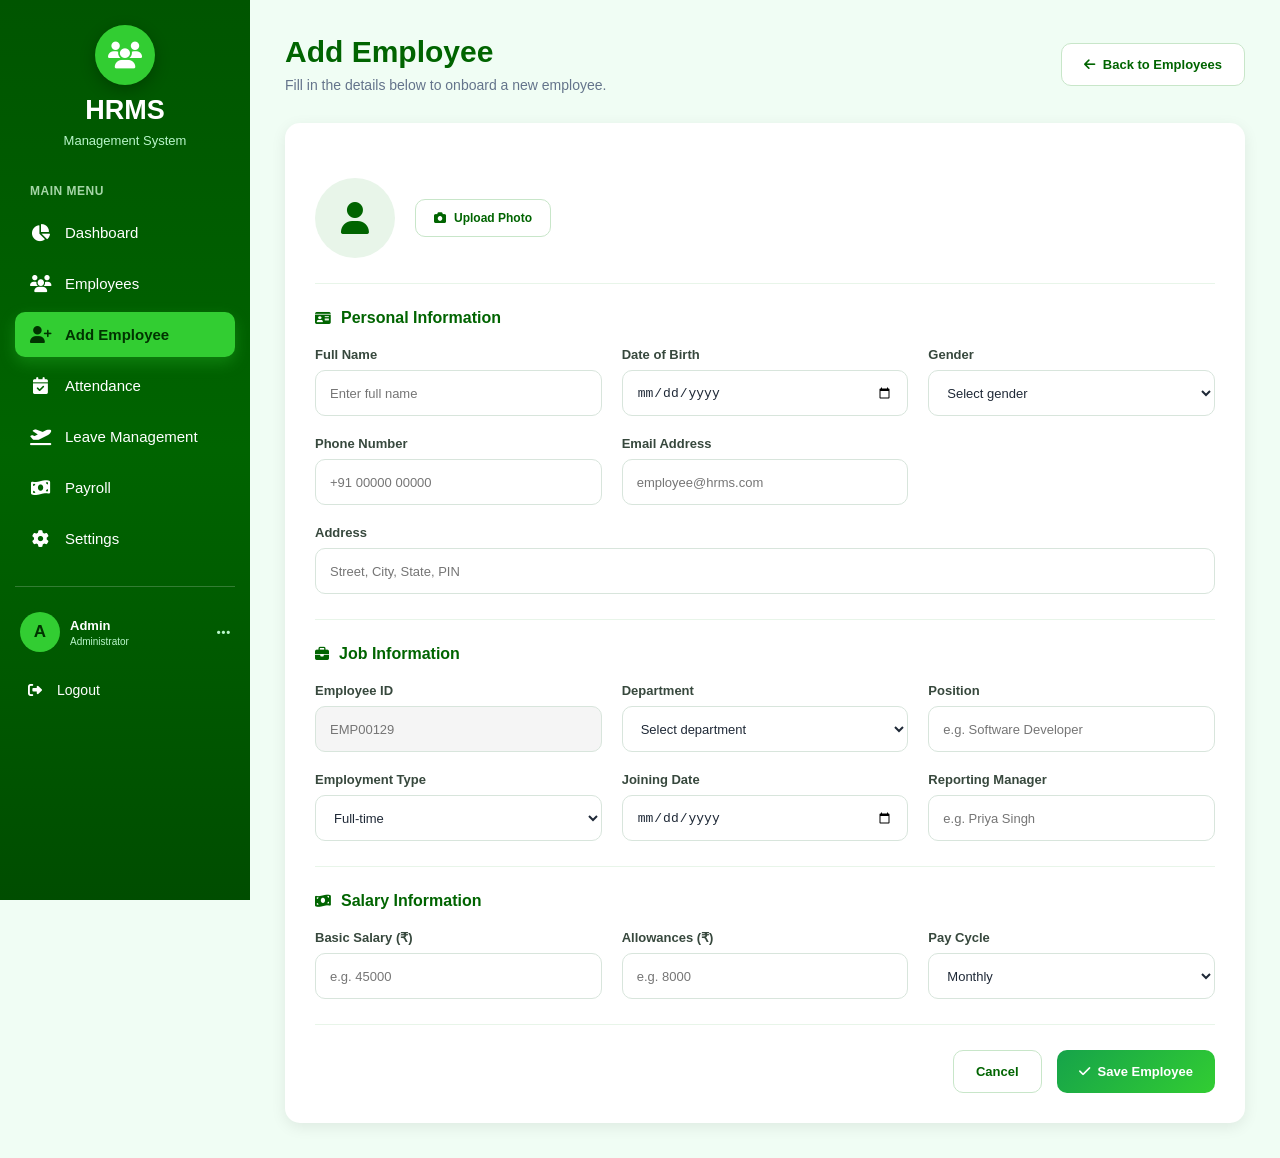
==== add-employee/index.html @ 686c5c46 "Add employee onboarding form matching dashboard theme Sectioned form (photo, personal, job, salary i" ====
<!DOCTYPE html>
<html lang="en">

<head>
    <meta charset="UTF-8">

    <meta name="viewport" content="width=device-width, initial-scale=1.0">

    <title>Add Employee - HRMS</title>

    <!-- Font Awesome Icons -->
    <link
        rel="stylesheet"
        href="https://cdnjs.cloudflare.com/ajax/libs/font-awesome/6.5.2/css/all.min.css"
    >

    <!-- CSS -->
    <link rel="stylesheet" href="style.css">
</head>

<body>

    <!-- ======================================
         SIDEBAR
    ======================================= -->

    <aside class="sidebar">

        <div class="logo">

            <div class="logo-icon">
                <i class="fas fa-users"></i>
            </div>

            <h2>HRMS</h2>

            <span>Management System</span>

        </div>


        <div class="menu-title">
            MAIN MENU
        </div>


        <nav>

            <a href="../dashboard/index.html" class="menu-link">
                <i class="fas fa-chart-pie"></i>
                <span>Dashboard</span>
            </a>

            <a href="../employees/index.html" class="menu-link">
                <i class="fas fa-users"></i>
                <span>Employees</span>
            </a>

            <a href="index.html" class="menu-link active">
                <i class="fas fa-user-plus"></i>
                <span>Add Employee</span>
            </a>

            <a href="../attendance/index.html" class="menu-link">
                <i class="fas fa-calendar-check"></i>
                <span>Attendance</span>
            </a>

            <a href="../leave-management/index.html" class="menu-link">
                <i class="fas fa-plane-departure"></i>
                <span>Leave Management</span>
            </a>

            <a href="../payroll/index.html" class="menu-link">
                <i class="fas fa-money-bill-wave"></i>
                <span>Payroll</span>
            </a>

            <a href="../settings/index.html" class="menu-link">
                <i class="fas fa-cog"></i>
                <span>Settings</span>
            </a>

        </nav>


        <div class="sidebar-bottom">

            <div class="admin-profile">

                <div class="avatar">
                    A
                </div>

                <div class="admin-info">
                    <strong>Admin</strong>
                    <small>Administrator</small>
                </div>

                <i class="fas fa-ellipsis-h"></i>

            </div>


            <a href="../login%20page/index.html" class="logout">
                <i class="fas fa-sign-out-alt"></i>
                <span>Logout</span>
            </a>

        </div>

    </aside>



    <!-- ======================================
         MAIN CONTENT
    ======================================= -->

    <main class="main">


        <header class="topbar">

            <div class="welcome">

                <h1>Add Employee</h1>

                <p>
                    Fill in the details below to onboard a new employee.
                </p>

            </div>


            <div class="top-actions">

                <a href="../employees/index.html" class="btn-secondary">
                    <i class="fas fa-arrow-left"></i>
                    Back to Employees
                </a>

            </div>

        </header>



        <!-- ======================================
             FORM
        ======================================= -->

        <form class="form-card">


            <!-- PHOTO -->

            <div class="form-section">

                <div class="photo-upload">

                    <div class="photo-circle">
                        <i class="fas fa-user"></i>
                    </div>

                    <label class="upload-btn">
                        <i class="fas fa-camera"></i>
                        Upload Photo
                        <input type="file" hidden>
                    </label>

                </div>

            </div>


            <!-- PERSONAL INFO -->

            <div class="form-section">

                <h2><i class="fas fa-id-card"></i> Personal Information</h2>

                <div class="form-grid">

                    <div class="form-group">
                        <label>Full Name</label>
                        <input type="text" placeholder="Enter full name">
                    </div>

                    <div class="form-group">
                        <label>Date of Birth</label>
                        <input type="date">
                    </div>

                    <div class="form-group">
                        <label>Gender</label>
                        <select>
                            <option>Select gender</option>
                            <option>Male</option>
                            <option>Female</option>
                            <option>Other</option>
                        </select>
                    </div>

                    <div class="form-group">
                        <label>Phone Number</label>
                        <input type="tel" placeholder="+91 00000 00000">
                    </div>

                    <div class="form-group">
                        <label>Email Address</label>
                        <input type="email" placeholder="employee@hrms.com">
                    </div>

                    <div class="form-group full-width">
                        <label>Address</label>
                        <input type="text" placeholder="Street, City, State, PIN">
                    </div>

                </div>

            </div>


            <!-- JOB INFO -->

            <div class="form-section">

                <h2><i class="fas fa-briefcase"></i> Job Information</h2>

                <div class="form-grid">

                    <div class="form-group">
                        <label>Employee ID</label>
                        <input type="text" placeholder="EMP00129" disabled>
                    </div>

                    <div class="form-group">
                        <label>Department</label>
                        <select>
                            <option>Select department</option>
                            <option>Technology</option>
                            <option>Human Resources</option>
                            <option>Finance</option>
                            <option>Marketing</option>
                            <option>Operations</option>
                        </select>
                    </div>

                    <div class="form-group">
                        <label>Position</label>
                        <input type="text" placeholder="e.g. Software Developer">
                    </div>

                    <div class="form-group">
                        <label>Employment Type</label>
                        <select>
                            <option>Full-time</option>
                            <option>Part-time</option>
                            <option>Contract</option>
                            <option>Intern</option>
                        </select>
                    </div>

                    <div class="form-group">
                        <label>Joining Date</label>
                        <input type="date">
                    </div>

                    <div class="form-group">
                        <label>Reporting Manager</label>
                        <input type="text" placeholder="e.g. Priya Singh">
                    </div>

                </div>

            </div>


            <!-- SALARY INFO -->

            <div class="form-section">

                <h2><i class="fas fa-money-bill-wave"></i> Salary Information</h2>

                <div class="form-grid">

                    <div class="form-group">
                        <label>Basic Salary (₹)</label>
                        <input type="number" placeholder="e.g. 45000">
                    </div>

                    <div class="form-group">
                        <label>Allowances (₹)</label>
                        <input type="number" placeholder="e.g. 8000">
                    </div>

                    <div class="form-group">
                        <label>Pay Cycle</label>
                        <select>
                            <option>Monthly</option>
                            <option>Bi-weekly</option>
                            <option>Weekly</option>
                        </select>
                    </div>

                </div>

            </div>


            <!-- ACTIONS -->

            <div class="form-actions">

                <button type="reset" class="btn-secondary">Cancel</button>

                <button type="submit" class="btn-primary">
                    <i class="fas fa-check"></i>
                    Save Employee
                </button>

            </div>

        </form>


    </main>

</body>

</html>
---- add-employee/style.css ----
/* =========================================
   RESET
========================================= */

* {
    margin: 0;
    padding: 0;
    box-sizing: border-box;
}


:root {
    --dark-green: #006400;
    --green: #16a34a;
    --bright-green: #32cd32;
    --light-green: #e8f5e9;
    --background: #f0fdf4;

    --white: #ffffff;
    --dark: #1f2937;
    --gray: #64748b;

    --red: #ef4444;
    --yellow: #f59e0b;
}


body {
    font-family: Arial, Helvetica, sans-serif;

    background: var(--background);

    color: var(--dark);

    min-height: 100vh;
}


/* =========================================
   SIDEBAR
========================================= */

.sidebar {

    position: fixed;

    top: 0;
    left: 0;

    width: 250px;

    height: 100vh;

    padding: 25px 15px;

    background: linear-gradient(
        180deg,
        #005500,
        #006400,
        #004d00
    );

    color: white;

    display: flex;

    flex-direction: column;

    overflow-y: auto;

    z-index: 1000;
}


.sidebar::-webkit-scrollbar {
    width: 5px;
}

.sidebar::-webkit-scrollbar-track {
    background: #004d00;
}

.sidebar::-webkit-scrollbar-thumb {
    background: #32cd32;

    border-radius: 10px;
}


/* LOGO */

.logo {

    text-align: center;

    margin-bottom: 35px;

    flex-shrink: 0;
}


.logo-icon {

    width: 60px;
    height: 60px;

    margin: 0 auto 10px;

    border-radius: 50%;

    background: #32cd32;

    display: flex;

    align-items: center;

    justify-content: center;

    font-size: 27px;

    color: white;

    box-shadow:
        0 5px 15px rgba(0,0,0,0.25);
}


.logo h2 {

    font-size: 27px;

    color: white;

    margin-bottom: 5px;
}


.logo span {

    color: #b9f6ca;

    font-size: 13px;
}


/* MENU TITLE */

.menu-title {

    color: #a5d6a7;

    font-size: 12px;

    font-weight: bold;

    letter-spacing: 0.5px;

    margin: 0 15px 12px;
}


/* NAVIGATION */

.sidebar nav {

    display: flex;

    flex-direction: column;

    gap: 6px;
}


.menu-link {

    display: flex;

    align-items: center;

    gap: 15px;

    padding: 14px 15px;

    color: white;

    text-decoration: none;

    border-radius: 10px;

    font-size: 15px;

    transition: all 0.25s ease;

    flex-shrink: 0;
}


.menu-link i {

    width: 20px;

    text-align: center;

    font-size: 17px;
}


.menu-link:hover {

    background: rgba(255,255,255,0.12);

    transform: translateX(3px);
}


.menu-link.active {

    background: #32cd32;

    color: #003300;

    font-weight: bold;

    box-shadow:
        0 6px 15px rgba(50,205,50,0.3);
}


/* SIDEBAR BOTTOM */

.sidebar-bottom {

    position: static;

    margin-top: 25px;

    padding-top: 15px;

    border-top:
        1px solid rgba(255,255,255,0.2);

    flex-shrink: 0;
}


.admin-profile {

    display: flex;

    align-items: center;

    gap: 10px;

    padding: 10px 5px;

    margin-bottom: 8px;
}


.avatar {

    width: 40px;
    height: 40px;

    min-width: 40px;

    border-radius: 50%;

    background: #32cd32;

    display: flex;

    align-items: center;

    justify-content: center;

    color: #003300;

    font-size: 17px;

    font-weight: bold;
}


.admin-info {

    flex: 1;
}


.admin-profile strong {

    display: block;

    color: white;

    font-size: 13px;
}


.admin-profile small {

    display: block;

    color: #b9f6ca;

    font-size: 10px;

    margin-top: 3px;
}


.admin-profile > i {

    color: #b9f6ca;

    font-size: 15px;
}


.logout {

    display: flex;

    align-items: center;

    gap: 12px;

    padding: 12px 10px;

    border-radius: 8px;

    color: white;

    text-decoration: none;

    font-size: 14px;

    transition: 0.25s;
}


.logout i {

    width: 20px;

    text-align: center;
}


.logout:hover {

    background: #b91c1c;

    color: white;
}


/* =========================================
   MAIN
========================================= */

.main {

    margin-left: 250px;

    padding: 35px;

    min-height: 100vh;
}


/* =========================================
   TOP BAR
========================================= */

.topbar {

    display: flex;

    align-items: center;

    justify-content: space-between;

    margin-bottom: 30px;
}


.welcome h1 {

    color: var(--dark-green);

    font-size: 30px;

    margin-bottom: 8px;
}


.welcome p {

    color: var(--gray);

    font-size: 14px;
}


.top-actions {

    display: flex;

    align-items: center;

    gap: 15px;
}


/* =========================================
   BUTTONS
========================================= */

.btn-primary {

    display: flex;

    align-items: center;

    gap: 8px;

    padding: 13px 22px;

    border: none;

    border-radius: 10px;

    background: linear-gradient(135deg, #16a34a, #32cd32);

    color: white;

    font-size: 13px;

    font-weight: bold;

    text-decoration: none;

    cursor: pointer;

    transition: 0.3s;
}


.btn-primary:hover {

    transform: translateY(-2px);

    box-shadow: 0 8px 20px rgba(22, 163, 74, 0.3);
}


.btn-secondary {

    display: flex;

    align-items: center;

    gap: 8px;

    padding: 13px 22px;

    border: 1px solid #c8e6c9;

    border-radius: 10px;

    background: white;

    color: var(--dark-green);

    font-size: 13px;

    font-weight: bold;

    text-decoration: none;

    cursor: pointer;

    transition: 0.25s;
}


.btn-secondary:hover {

    background: var(--light-green);
}


/* =========================================
   FORM CARD
========================================= */

.form-card {

    background: white;

    border-radius: 15px;

    padding: 10px 30px 30px;

    box-shadow:
        0 4px 15px rgba(0,0,0,0.08);
}


.form-section {

    padding: 25px 0;

    border-bottom: 1px solid var(--light-green);
}


.form-section:last-of-type {

    border-bottom: none;
}


.form-section h2 {

    display: flex;

    align-items: center;

    gap: 10px;

    color: var(--dark-green);

    font-size: 16px;

    margin-bottom: 20px;
}


.form-section h2 i {

    font-size: 14px;
}


/* PHOTO UPLOAD */

.photo-upload {

    display: flex;

    align-items: center;

    gap: 20px;

    padding-top: 20px;
}


.photo-circle {

    width: 80px;
    height: 80px;

    border-radius: 50%;

    background: var(--light-green);

    color: var(--dark-green);

    display: flex;

    align-items: center;

    justify-content: center;

    font-size: 32px;
}


.upload-btn {

    display: flex;

    align-items: center;

    gap: 8px;

    padding: 11px 18px;

    border: 1px solid #c8e6c9;

    border-radius: 10px;

    color: var(--dark-green);

    font-size: 12px;

    font-weight: bold;

    cursor: pointer;

    transition: 0.25s;
}


.upload-btn:hover {

    background: var(--light-green);
}


/* FORM GRID */

.form-grid {

    display: grid;

    grid-template-columns: repeat(3, 1fr);

    gap: 20px;
}


.form-group {

    display: flex;

    flex-direction: column;

    gap: 8px;
}


.form-group.full-width {

    grid-column: 1 / -1;
}


.form-group label {

    color: #37483d;

    font-size: 13px;

    font-weight: 600;
}


.form-group input,
.form-group select {

    height: 46px;

    padding: 0 14px;

    border: 1px solid #d8e5dc;

    border-radius: 10px;

    font-size: 13px;

    outline: none;

    transition: 0.25s;

    color: var(--dark);

    background: white;
}


.form-group input:focus,
.form-group select:focus {

    border-color: var(--green);

    box-shadow: 0 0 0 3px rgba(34, 166, 83, 0.1);
}


.form-group input:disabled {

    background: #f5f5f5;

    color: #999;
}


/* FORM ACTIONS */

.form-actions {

    display: flex;

    justify-content: flex-end;

    gap: 15px;

    padding-top: 25px;
}


/* =========================================
   TABLET
========================================= */

@media (max-width: 1200px) {

    .form-grid {

        grid-template-columns: repeat(2, 1fr);
    }
}


/* =========================================
   SMALL SCREEN
========================================= */

@media (max-width: 800px) {

    .sidebar {

        width: 75px;

        padding:
            20px 10px;
    }


    .logo h2,
    .logo span,
    .menu-title,
    .menu-link span,
    .admin-profile,
    .logout span {

        display: none;
    }


    .logo {

        margin-bottom: 25px;
    }


    .logo-icon {

        width: 45px;
        height: 45px;

        font-size: 19px;
    }


    .menu-link {

        justify-content: center;

        padding:
            14px 5px;
    }


    .menu-link i {

        font-size: 18px;
    }


    .sidebar-bottom {

        display: none;
    }


    .main {

        margin-left: 75px;

        padding: 25px 20px;
    }
}


/* =========================================
   MOBILE
========================================= */

@media (max-width: 600px) {

    .sidebar {

        width: 65px;
    }


    .main {

        margin-left: 65px;

        padding: 20px 15px;
    }


    .topbar {

        flex-direction: column;

        align-items: flex-start;

        gap: 15px;
    }


    .form-grid {

        grid-template-columns: 1fr;
    }


    .form-card {

        padding: 10px 20px 25px;
    }


    .form-actions {

        flex-direction: column-reverse;
    }


    .form-actions button {

        width: 100%;

        justify-content: center;
    }
}
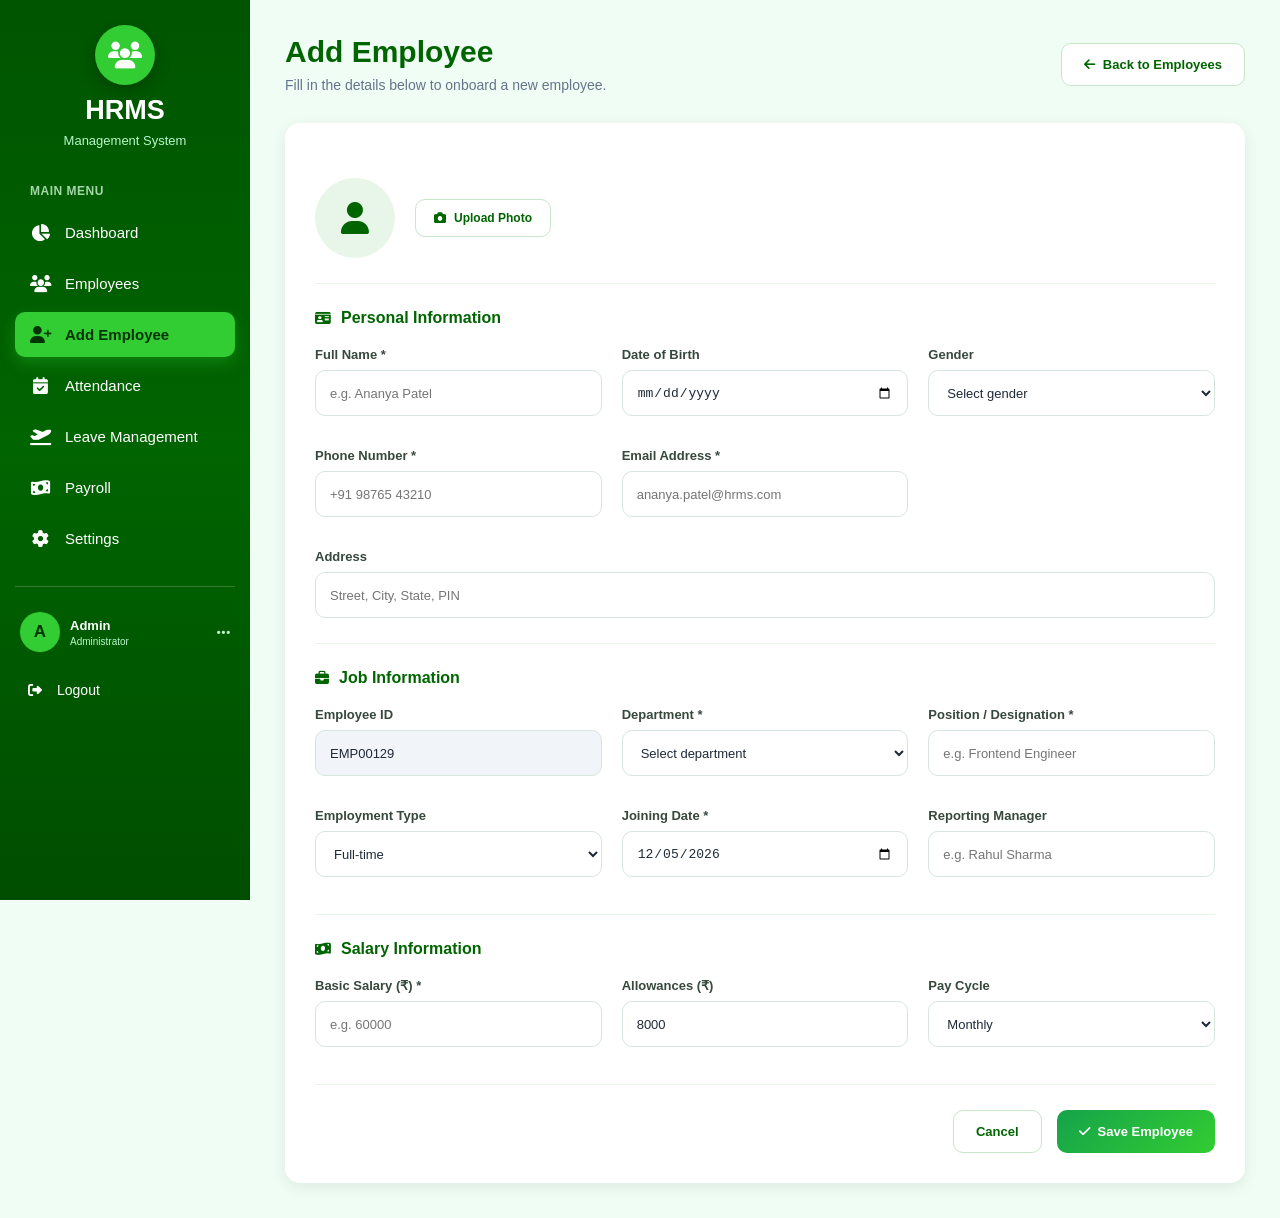
==== commit db608cd0: "feat: integrate all HRMS modules, unify navigation, and add interactive DOM JS" ====
--- a/add-employee/index.html
+++ b/add-employee/index.html
@@ -15,6 +15,7 @@
     >
 
     <!-- CSS -->
+    <link rel="stylesheet" href="../shared/css/common.css">
     <link rel="stylesheet" href="style.css">
 </head>
 
@@ -102,7 +103,7 @@
             </div>
 
 
-            <a href="../login%20page/index.html" class="logout">
+            <a href="../login/index.html" class="logout">
                 <i class="fas fa-sign-out-alt"></i>
                 <span>Logout</span>
             </a>
@@ -150,7 +151,7 @@
              FORM
         ======================================= -->
 
-        <form class="form-card">
+        <form class="form-card" id="addEmployeeForm" novalidate>
 
 
             <!-- PHOTO -->
@@ -159,14 +160,15 @@
 
                 <div class="photo-upload">
 
-                    <div class="photo-circle">
-                        <i class="fas fa-user"></i>
+                    <div class="photo-circle" id="avatarPreviewContainer">
+                        <i class="fas fa-user" id="defaultAvatarIcon"></i>
+                        <img id="avatarImg" src="" alt="Preview" style="display: none; width: 100%; height: 100%; border-radius: 50%; object-fit: cover;">
                     </div>
 
                     <label class="upload-btn">
                         <i class="fas fa-camera"></i>
                         Upload Photo
-                        <input type="file" hidden>
+                        <input type="file" id="photoInput" accept="image/*" hidden>
                     </label>
 
                 </div>
@@ -183,38 +185,41 @@
                 <div class="form-grid">
 
                     <div class="form-group">
-                        <label>Full Name</label>
-                        <input type="text" placeholder="Enter full name">
-                    </div>
-
-                    <div class="form-group">
-                        <label>Date of Birth</label>
-                        <input type="date">
-                    </div>
-
-                    <div class="form-group">
-                        <label>Gender</label>
-                        <select>
-                            <option>Select gender</option>
-                            <option>Male</option>
-                            <option>Female</option>
-                            <option>Other</option>
+                        <label for="fullName">Full Name *</label>
+                        <input type="text" id="fullName" placeholder="e.g. Ananya Patel" required>
+                        <div class="error-message" id="errFullName"></div>
+                    </div>
+
+                    <div class="form-group">
+                        <label for="dob">Date of Birth</label>
+                        <input type="date" id="dob">
+                    </div>
+
+                    <div class="form-group">
+                        <label for="gender">Gender</label>
+                        <select id="gender">
+                            <option value="">Select gender</option>
+                            <option value="Male">Male</option>
+                            <option value="Female">Female</option>
+                            <option value="Other">Other</option>
                         </select>
                     </div>
 
                     <div class="form-group">
-                        <label>Phone Number</label>
-                        <input type="tel" placeholder="+91 00000 00000">
-                    </div>
-
-                    <div class="form-group">
-                        <label>Email Address</label>
-                        <input type="email" placeholder="employee@hrms.com">
+                        <label for="phone">Phone Number *</label>
+                        <input type="tel" id="phone" placeholder="+91 98765 43210" required>
+                        <div class="error-message" id="errPhone"></div>
+                    </div>
+
+                    <div class="form-group">
+                        <label for="email">Email Address *</label>
+                        <input type="email" id="email" placeholder="ananya.patel@hrms.com" required>
+                        <div class="error-message" id="errEmail"></div>
                     </div>
 
                     <div class="form-group full-width">
-                        <label>Address</label>
-                        <input type="text" placeholder="Street, City, State, PIN">
+                        <label for="address">Address</label>
+                        <input type="text" id="address" placeholder="Street, City, State, PIN">
                     </div>
 
                 </div>
@@ -231,45 +236,48 @@
                 <div class="form-grid">
 
                     <div class="form-group">
-                        <label>Employee ID</label>
-                        <input type="text" placeholder="EMP00129" disabled>
-                    </div>
-
-                    <div class="form-group">
-                        <label>Department</label>
-                        <select>
-                            <option>Select department</option>
-                            <option>Technology</option>
-                            <option>Human Resources</option>
-                            <option>Finance</option>
-                            <option>Marketing</option>
-                            <option>Operations</option>
+                        <label for="empId">Employee ID</label>
+                        <input type="text" id="empId" placeholder="EMP00129" readonly style="background: #f1f5f9; cursor: not-allowed;">
+                    </div>
+
+                    <div class="form-group">
+                        <label for="department">Department *</label>
+                        <select id="department" required>
+                            <option value="">Select department</option>
+                            <option value="Technology">Technology</option>
+                            <option value="Human Resources">Human Resources</option>
+                            <option value="Finance">Finance</option>
+                            <option value="Marketing">Marketing</option>
+                            <option value="Operations">Operations</option>
                         </select>
-                    </div>
-
-                    <div class="form-group">
-                        <label>Position</label>
-                        <input type="text" placeholder="e.g. Software Developer">
-                    </div>
-
-                    <div class="form-group">
-                        <label>Employment Type</label>
-                        <select>
-                            <option>Full-time</option>
-                            <option>Part-time</option>
-                            <option>Contract</option>
-                            <option>Intern</option>
+                        <div class="error-message" id="errDepartment"></div>
+                    </div>
+
+                    <div class="form-group">
+                        <label for="position">Position / Designation *</label>
+                        <input type="text" id="position" placeholder="e.g. Frontend Engineer" required>
+                        <div class="error-message" id="errPosition"></div>
+                    </div>
+
+                    <div class="form-group">
+                        <label for="employmentType">Employment Type</label>
+                        <select id="employmentType">
+                            <option value="Full-time">Full-time</option>
+                            <option value="Part-time">Part-time</option>
+                            <option value="Contract">Contract</option>
+                            <option value="Intern">Intern</option>
                         </select>
                     </div>
 
                     <div class="form-group">
-                        <label>Joining Date</label>
-                        <input type="date">
-                    </div>
-
-                    <div class="form-group">
-                        <label>Reporting Manager</label>
-                        <input type="text" placeholder="e.g. Priya Singh">
+                        <label for="joiningDate">Joining Date *</label>
+                        <input type="date" id="joiningDate" required>
+                        <div class="error-message" id="errJoiningDate"></div>
+                    </div>
+
+                    <div class="form-group">
+                        <label for="manager">Reporting Manager</label>
+                        <input type="text" id="manager" placeholder="e.g. Rahul Sharma">
                     </div>
 
                 </div>
@@ -286,21 +294,22 @@
                 <div class="form-grid">
 
                     <div class="form-group">
-                        <label>Basic Salary (₹)</label>
-                        <input type="number" placeholder="e.g. 45000">
-                    </div>
-
-                    <div class="form-group">
-                        <label>Allowances (₹)</label>
-                        <input type="number" placeholder="e.g. 8000">
-                    </div>
-
-                    <div class="form-group">
-                        <label>Pay Cycle</label>
-                        <select>
-                            <option>Monthly</option>
-                            <option>Bi-weekly</option>
-                            <option>Weekly</option>
+                        <label for="basicSalary">Basic Salary (₹) *</label>
+                        <input type="number" id="basicSalary" placeholder="e.g. 60000" min="10000" required>
+                        <div class="error-message" id="errSalary"></div>
+                    </div>
+
+                    <div class="form-group">
+                        <label for="allowances">Allowances (₹)</label>
+                        <input type="number" id="allowances" placeholder="e.g. 8000" value="8000">
+                    </div>
+
+                    <div class="form-group">
+                        <label for="payCycle">Pay Cycle</label>
+                        <select id="payCycle">
+                            <option value="Monthly">Monthly</option>
+                            <option value="Bi-weekly">Bi-weekly</option>
+                            <option value="Weekly">Weekly</option>
                         </select>
                     </div>
 
@@ -313,9 +322,9 @@
 
             <div class="form-actions">
 
-                <button type="reset" class="btn-secondary">Cancel</button>
-
-                <button type="submit" class="btn-primary">
+                <button type="reset" class="btn-secondary" id="resetBtn">Cancel</button>
+
+                <button type="submit" class="btn-primary" id="saveBtn">
                     <i class="fas fa-check"></i>
                     Save Employee
                 </button>
@@ -327,6 +336,8 @@
 
     </main>
 
+    <script src="../shared/js/hrms-store.js"></script>
+    <script src="script.js"></script>
 </body>
 
 </html>
--- a/shared/css/common.css
+++ b/shared/css/common.css
@@ -0,0 +1,286 @@
+/* ==========================================================================
+   HRMS Common Styles: Modals, Toasts, Responsive Navbar & Dark Theme
+   ========================================================================== */
+
+/* Dark Theme Overrides */
+body.dark-theme {
+    --background: #0b1315 !important;
+    --white: #152220 !important;
+    --dark: #f1f5f9 !important;
+    --gray: #94a3b8 !important;
+    --light-green: #1a382c !important;
+    background-color: #0b1315 !important;
+    color: #e2e8f0 !important;
+}
+
+body.dark-theme .sidebar {
+    background: #111e1b !important;
+    border-right: 1px solid rgba(255, 255, 255, 0.08) !important;
+}
+
+body.dark-theme .topbar,
+body.dark-theme .stat-card,
+body.dark-theme .content-card,
+body.dark-theme .employees-card,
+body.dark-theme .form-card,
+body.dark-theme .chart-card,
+body.dark-theme .table-container,
+body.dark-theme table {
+    background-color: #152220 !important;
+    color: #e2e8f0 !important;
+    border-color: rgba(255, 255, 255, 0.08) !important;
+}
+
+body.dark-theme table th {
+    background-color: #1c2d2a !important;
+    color: #94a3b8 !important;
+}
+
+body.dark-theme table td {
+    border-bottom: 1px solid rgba(255, 255, 255, 0.06) !important;
+    color: #cbd5e1 !important;
+}
+
+body.dark-theme .search-box,
+body.dark-theme .filter-bar select,
+body.dark-theme .filter-bar input,
+body.dark-theme .form-group input,
+body.dark-theme .form-group select {
+    background-color: #1c2d2a !important;
+    color: #f1f5f9 !important;
+    border: 1px solid rgba(255, 255, 255, 0.15) !important;
+}
+
+/* Toast Notification System */
+.toast-container {
+    position: fixed;
+    top: 24px;
+    right: 24px;
+    z-index: 99999;
+    display: flex;
+    flex-direction: column;
+    gap: 12px;
+    pointer-events: none;
+}
+
+.hrms-toast {
+    min-width: 280px;
+    max-width: 420px;
+    padding: 14px 20px;
+    border-radius: 12px;
+    color: #ffffff;
+    font-size: 14px;
+    font-weight: 500;
+    box-shadow: 0 10px 25px rgba(0, 0, 0, 0.2);
+    display: flex;
+    align-items: center;
+    gap: 12px;
+    pointer-events: auto;
+    animation: toastSlideIn 0.35s cubic-bezier(0.16, 1, 0.3, 1) forwards;
+    transition: all 0.3s ease;
+}
+
+.hrms-toast.toast-success {
+    background: linear-gradient(135deg, #16a34a, #15803d);
+}
+
+.hrms-toast.toast-danger {
+    background: linear-gradient(135deg, #ef4444, #b91c1c);
+}
+
+.hrms-toast.toast-info {
+    background: linear-gradient(135deg, #2563eb, #1d4ed8);
+}
+
+.hrms-toast.toast-warning {
+    background: linear-gradient(135deg, #f59e0b, #d97706);
+}
+
+.hrms-toast.fade-out {
+    opacity: 0;
+    transform: translateY(-15px);
+}
+
+@keyframes toastSlideIn {
+    from {
+        opacity: 0;
+        transform: translateY(-20px) scale(0.95);
+    }
+    to {
+        opacity: 1;
+        transform: translateY(0) scale(1);
+    }
+}
+
+/* Modal System */
+.hrms-modal-backdrop {
+    position: fixed;
+    inset: 0;
+    background: rgba(15, 23, 42, 0.55);
+    backdrop-filter: blur(4px);
+    z-index: 9999;
+    display: flex;
+    align-items: center;
+    justify-content: center;
+    opacity: 0;
+    visibility: hidden;
+    transition: opacity 0.25s ease, visibility 0.25s ease;
+    padding: 20px;
+}
+
+.hrms-modal-backdrop.active {
+    opacity: 1;
+    visibility: visible;
+}
+
+.hrms-modal-card {
+    background: #ffffff;
+    border-radius: 20px;
+    width: 100%;
+    max-width: 580px;
+    max-height: 90vh;
+    overflow-y: auto;
+    box-shadow: 0 20px 45px rgba(0, 0, 0, 0.25);
+    transform: translateY(20px) scale(0.96);
+    transition: transform 0.25s cubic-bezier(0.16, 1, 0.3, 1);
+    position: relative;
+}
+
+body.dark-theme .hrms-modal-card {
+    background: #172421;
+    color: #f1f5f9;
+}
+
+.hrms-modal-backdrop.active .hrms-modal-card {
+    transform: translateY(0) scale(1);
+}
+
+.hrms-modal-header {
+    padding: 20px 24px;
+    border-bottom: 1px solid #e2e8f0;
+    display: flex;
+    align-items: center;
+    justify-content: space-between;
+}
+
+body.dark-theme .hrms-modal-header {
+    border-bottom-color: rgba(255, 255, 255, 0.1);
+}
+
+.hrms-modal-header h3 {
+    font-size: 1.25rem;
+    color: #1f2937;
+    margin: 0;
+    display: flex;
+    align-items: center;
+    gap: 10px;
+}
+
+body.dark-theme .hrms-modal-header h3 {
+    color: #f1f5f9;
+}
+
+.hrms-modal-close {
+    background: none;
+    border: none;
+    font-size: 20px;
+    color: #64748b;
+    cursor: pointer;
+    width: 32px;
+    height: 32px;
+    border-radius: 50%;
+    display: flex;
+    align-items: center;
+    justify-content: center;
+    transition: background 0.2s;
+}
+
+.hrms-modal-close:hover {
+    background: #f1f5f9;
+    color: #0f172a;
+}
+
+body.dark-theme .hrms-modal-close:hover {
+    background: #233733;
+    color: #ffffff;
+}
+
+.hrms-modal-body {
+    padding: 24px;
+}
+
+.hrms-modal-footer {
+    padding: 16px 24px;
+    border-top: 1px solid #e2e8f0;
+    display: flex;
+    justify-content: flex-end;
+    gap: 12px;
+}
+
+body.dark-theme .hrms-modal-footer {
+    border-top-color: rgba(255, 255, 255, 0.1);
+}
+
+/* Modal Action Buttons */
+.modal-btn {
+    padding: 10px 20px;
+    border-radius: 10px;
+    font-size: 14px;
+    font-weight: 600;
+    cursor: pointer;
+    border: none;
+    display: inline-flex;
+    align-items: center;
+    gap: 8px;
+    transition: all 0.2s;
+}
+
+.modal-btn-cancel {
+    background: #f1f5f9;
+    color: #475569;
+}
+
+.modal-btn-cancel:hover {
+    background: #e2e8f0;
+}
+
+.modal-btn-primary {
+    background: #16a34a;
+    color: #ffffff;
+}
+
+.modal-btn-primary:hover {
+    background: #15803d;
+}
+
+.modal-btn-danger {
+    background: #ef4444;
+    color: #ffffff;
+}
+
+.modal-btn-danger:hover {
+    background: #dc2626;
+}
+
+/* Input error styles */
+.input-error {
+    border-color: #ef4444 !important;
+    background-color: #fef2f2 !important;
+}
+
+.error-message {
+    color: #ef4444;
+    font-size: 12px;
+    margin-top: 4px;
+    font-weight: 500;
+}
+
+/* Quick Action Card Cursor & Click Feedback */
+.btn-primary, .btn-secondary, button, .menu-link, .nav-item {
+    cursor: pointer;
+    user-select: none;
+}
+
+button:active {
+    transform: scale(0.98);
+}
